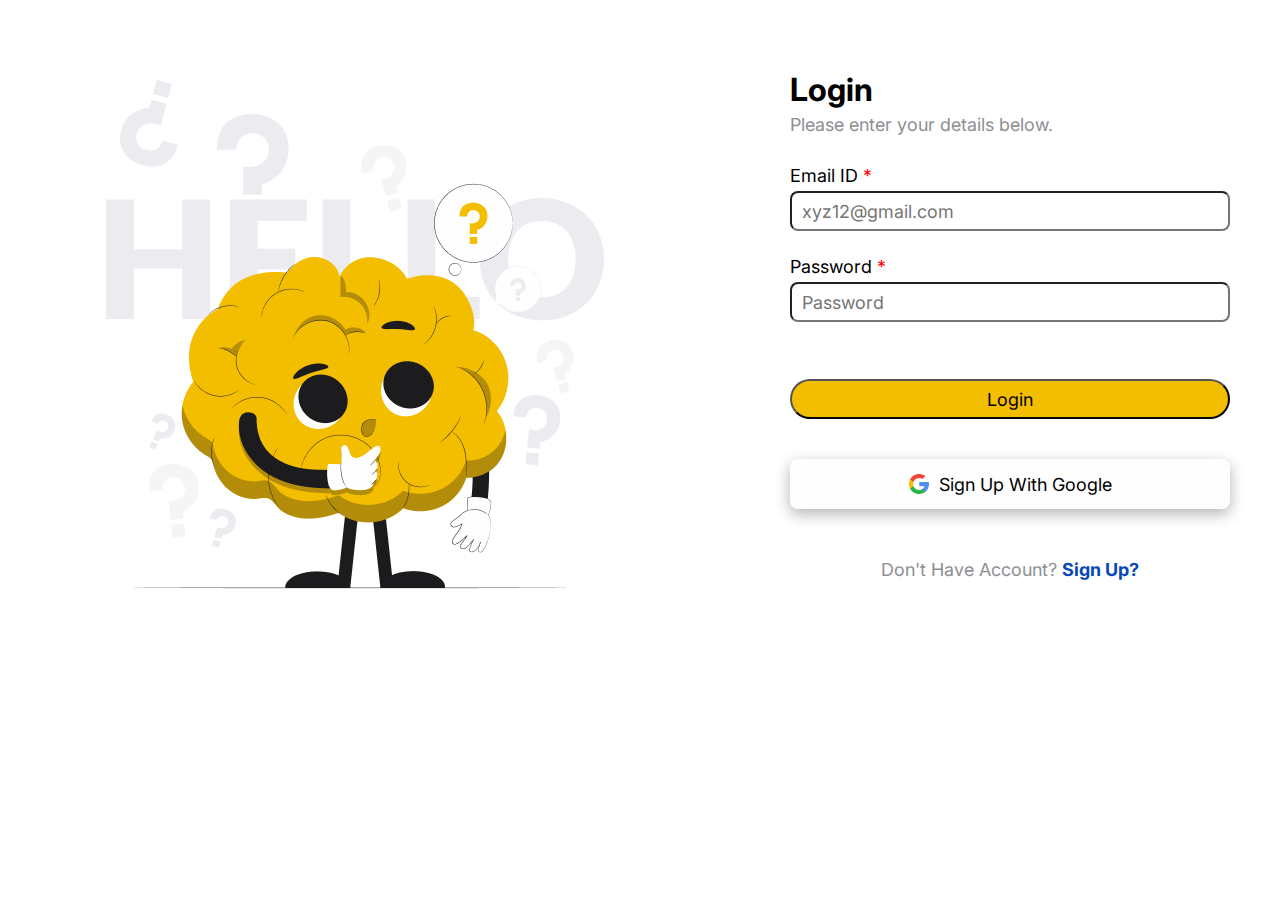
==== index.html @ 15000497 "Updating Files" ====
<!DOCTYPE html>
<html lang="en">

<head>
    <meta charset="UTF-8">
    <meta name="viewport" content="width=device-width, initial-scale=1.0">
    <title>Quiz App</title>
    <link rel="stylesheet" href="style.css">
    
</head>

<body>
    <div class="container">
        <div class="image-section">
            <img src="./Images/cloud image.png" alt="" srcset="">
        </div>
        <div class="login-section">
            <div class="credentials-section">
                <h2>Login</h2>
                <p>Please enter your details below.</p>

                <label for="emailId">Email ID <span class="mandatory">*</span> </label>
                <input type="email" name="emailId" id="emailId" placeholder="xyz12@gmail.com">

                <label for="password">Password <span class="mandatory">*</span> </label>
                <input type="password" name="password" id="password" placeholder="Password">
                <br>
                <button id="login" onclick="login()">Login</button>
            </div>

            <div class="card">
                <img src="./Images/google.png" alt="" srcset="">
                <p>Sign Up With Google</p>
            </div>
            <div class="middle">Don't Have Account? <a href="/signup.html">Sign Up?</a></div>
        </div>
    </div>
</body>
<script src="script.js"></script>
</html>
---- style.css ----
@import url('https://fonts.googleapis.com/css2?family=Cabin:ital,wght@0,400..700;1,400..700&family=Figtree:ital,wght@0,300..900;1,300..900&family=Fira+Sans:ital,wght@0,100;0,200;0,300;0,400;0,500;0,600;0,700;0,800;0,900;1,100;1,200;1,300;1,400;1,500;1,600;1,700;1,800;1,900&family=Inter:ital,opsz,wght@0,14..32,100..900;1,14..32,100..900&family=Lato:ital,wght@0,100;0,300;0,400;0,700;0,900;1,100;1,300;1,400;1,700;1,900&family=Lexend:wght@100..900&family=Open+Sans:ital,wght@0,300..800;1,300..800&family=Outfit:wght@100..900&family=Playwrite+HR+Lijeva+Guides&family=Poppins:ital,wght@0,100;0,200;0,300;0,400;0,500;0,600;0,700;0,800;0,900;1,100;1,200;1,300;1,400;1,500;1,600;1,700;1,800;1,900&family=Roboto+Condensed&family=Roboto:ital,wght@0,100;0,300;0,400;0,500;0,700;0,900;1,100;1,300;1,400;1,500;1,700;1,900&family=Rubik:ital,wght@0,300..900;1,300..900&display=swap');

*{
    padding: 0;
    margin: 0;
    font-family: "Inter", serif;
}
.container{
    display: flex;
    flex-direction: row;
}
.image-section img{
    margin-top: 80px;
    margin-left: 100px;
    width:510px;
    height: 529px;
}
.login-section{
    margin-top: 70px;
    margin-left: 180px;
    /* width:700px; */
}
.login-section h2{
    font-size: 2em;
}
.login-section p{
    color: #8E8E93;
    font-size: 18px;
    margin-top: 5px;
    margin-bottom: 30px;
}
.credentials-section label[for="emailId"],
label[for="password"],
label[for="fullName"],
input[type="email"],
input[type="password"],
input[type="text"]
{
    font-size: 18px;
    display: block;
    margin-top: 20px;
}
.mandatory{
    color: red;
}
/* #passwordErr{
    margin-right: 50px;
} */
.credentials-section input[type="email"],
.credentials-section input[type="password"],
.credentials-section input[type="text"]
{
    margin-top: 5px;
    margin-bottom: 25px;
    height:40px;
    width:440px;
    box-sizing: border-box;
    padding: 10px;
    border-radius: 8px;
}
#login{
    background-color: #F3BD00;
    margin-top: 12px;
    width: 440px;
    border-radius: 100px;
    font-size: 18px;
    height: 40px;
}
.card{
    display: flex;
    margin-top: 40px;
    border-radius: 8px;
    box-shadow: 0 5px 15px rgba(0, 0, 0, 0.3);
    height: 50px;
    align-items: center;
    justify-content: center;
    box-sizing: border-box;
    background-color: #FEFEFE;
}
.card img{
    width:20px;
    height: 20px;
}
.card p{
    margin-left: 10px;
    margin-top: 30px;
    color: #000;
    font-size: 18px;
}

.middle{
    text-align: center;
    margin-top: 30px;
    color: #8E8E93;
    margin-top: 50px;
    font-size: 18px;
}
a{
    text-decoration: none;
    color: #0948B4;
    font-weight: bold;
    font-size: 18px;
}
.middle > input[type=checkbox]
{
    font-size: 20px;
    margin-right: 10px;
}
button{
    cursor: pointer;
}

/* HOME PAGE STYLING */

.navbar{
    display: flex;
    flex-direction: row;
    align-items: center;
    justify-content: space-between;
    height:70px;
    border-bottom: 2px solid #8E8E93;
    /* background-color: #F5F5F5; */
}
.logo{
    width:70%;
    margin-left: 80px;
    margin-top: 10px;
}
.menus{
    margin-top: 10px;
    display: flex;
    align-items: center;
}
.menus a{
    margin-right: 24px;
    text-decoration: none;
    /* font-size: 16px; */
    color: #000;
    margin-bottom: 10px;
}

.menus img{
    margin-right: 30px;
}
.underline{
    margin-top: 10px;
}

.content{
    margin-top: 30px;
    margin-left: 40px;
    height: 900px;
    
}
.content h2{
    font-size: 32px;
    font-weight: 700;
    margin-bottom: 8px;
}
.content i{
    margin-right: 3px;
}
.content li{
    color: #8E8E93;
    margin-left: 30px;
    margin-top: 10px;
}
.box-container{
    border-radius: 11px;
    box-shadow: 0 5px 15px #1C1C1E1A;
    width:1180px;
    background-color: #FEFEFE;
    height: 650px;
    margin-top: 31px;
    margin-left: 130px;
    /* margin-right: 90px; */
    display: flex;
    flex-direction: column;
    align-items: center;
}

.box-container img{
    margin: 24px;
    width: 1132px;
    height: 264px;
}

.box-container h2{
    font-size: 32px;
    font-weight: 700;
    margin-top: 10px;
    text-align: center;
}
.box-container p{
    color: #8E8E93;
    font-size: 18px;
    text-align: center;
    width: 390px;
    margin-top: 5px;
    
}

.sample-form{
    display: flex;
    flex-direction: row;
    margin-top: 40px;
    gap:24px
}

.sample-form label, 
.sample-form input[type="text"],
.sample-form input[type="email"]
{
    font-size: 18px;
    width:361px;
    border-radius: 8px;
}
.form-group{
    display: flex;
    flex-direction: column;
     gap: 10px;
}
.sample-form input[type="text"],
.sample-form input[type="email"]
{
    height: 51px;
    box-sizing: border-box;
    padding: 16px;
}

#start
{
    margin-top: 90px;
    width: 360px;
    height: 43px;
    background-color: #F3BD00;
    font-size: 18px;
    font-weight: 500;
    border-radius: 100px;
    border: none;
}
.questions-container{
    margin-left: 40px;
    margin-top: 30px;
    margin-right: 40px;
}
.question-number{
    font-size: 60px;
    font-weight: 600;
}
.progress-bar
{
    height:10px;
    background-color: #EBEBF0;
    margin-top: 15px;
}
.questions{
    margin-top: 30px;
}
.question{
    font-size: 30px;
    font-weight: 700;
}
.questions p {
    color: #8E8E93;
}
.options{
    margin-top: 15px;
    display: flex; 
    flex-direction: column;
    font-size: 24px;
    width: auto;
    gap:10px;
}
.options input[type="radio"]{
    display: none;
}

.options div {
    display: flex;
    align-items: center;
    gap: 10px;
  }
.options label {
    /* display: block; */
    width: fit-content;
    padding: 10px 15px;
    cursor: pointer;
    border-radius: 50px;
}
input[type="radio"]:checked + label {
    background-color: #F3BD00;
    border-color: #F3BD00;
    /* border-radius: 50px; */
}
.options label:hover{
    background-color: #EBEBF0;
    /* border-radius: 50px; */
}
.navigation-buttons{
    margin-top: 40px;
    display: flex;
    justify-content: space-between;
    /* gap:900px; */
    
}
.navigation-buttons button{
    font-size: 24px;
    /* background-color: #FEFEFE; */
    border:0px solid #FEFEFE;
    background-color: whitesmoke;
}
.progress-bar{
    background-color: #F3BD00;
    border-radius: 50px;
    width:10%;
}

#previous{
    color: #8E8E93;
    /* visibility: hidden; */
}
#next{
    color: #0948B4;
}


/* .selected-option {
    background-color: yellow;
    border-radius: 5px;
    padding: 5px;
} */

.rank-container{
    text-align: center;
    margin-top: 20px;
}
.rank-container h2{
    font-size: 40px;
    font-weight: 700px;
}
#rank{
    color:#8E8E93;
    font-size: 20px;
    margin-top: 10px;
}
.top-three{
    display: flex;
    flex-direction: row;
    gap:20px; 
    margin-top: 20px;
    justify-content: center;
    position: relative;
}
.top-three h2{
     text-align: center;
     font-size: 32px;
}
.user-rank-second{
    /* position:absolute; */
    margin-top: 130px;
    
}

.user-rank-third{
    margin-top: 185px;
}

.score-display{
    position: relative;
    bottom:330px;
    text-align: center;
}

.score-display p{
    margin-top: 5px;
    font-size: 20px;
}

.user-scores{
    background-color: #FFFF;
    height:400px;
    width: 100%;
    position:absolute;
    top:600px;
    box-shadow: 0 5px 15px rgba(0, 0, 0, 0.3);
    clip-path: ellipse(100% 80% at 50% 100%);
    z-index: 1;
    box-sizing: border-box;
    padding-top:170px;
    padding-left:30px;
    padding-right: 30px;
    overflow-y: auto;
    scrollbar-width: none;
}
.users-rank {
    display: flex;
    font-size: 20px;
    color: #000;
    gap:10px;
    justify-content: space-between;
    height: 55px;
    border-radius: 8px; 
    box-shadow: 0 5px 15px rgba(0, 0, 0, 0.3);
    box-sizing: border-box;
    padding: 20px;
    align-items: center;
    margin-bottom: 20px;
}
.current-users{
    background-color: #FBF1CE;
    display: flex;
    font-size: 20px;
    color: #000;
    gap:10px;
    justify-content: space-between;
    height: 55px;
    border-radius: 8px; 
    box-shadow: 0 5px 15px rgba(0, 0, 0, 0.3);
    box-sizing: border-box;
    padding: 20px;
    align-items: center;
    margin-bottom: 20px;
    
}

.current-user,.user{
    display: flex;
    gap:20px;
}
.current-user-rank,.user-rank{
    font-weight: bold;
}
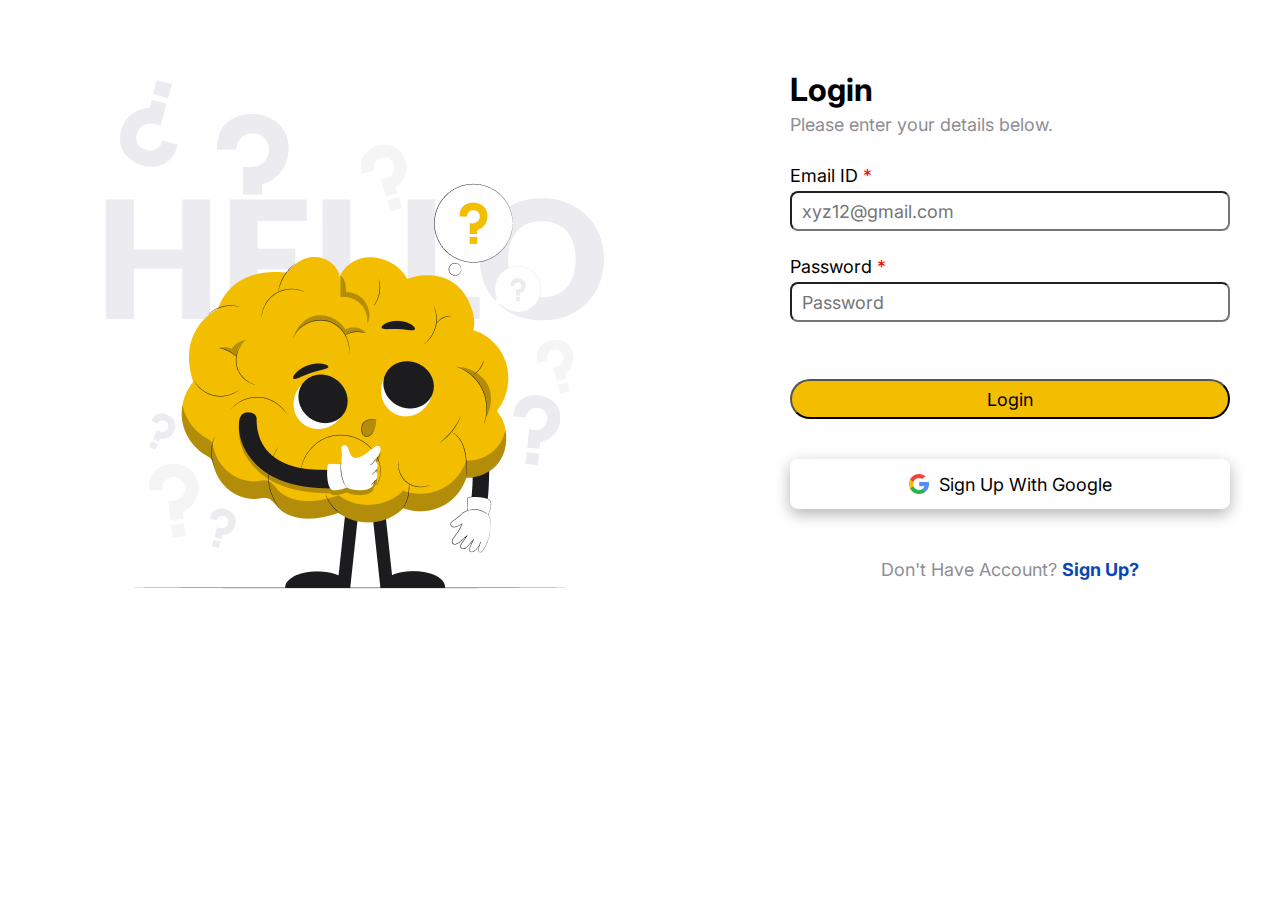
==== commit b97e172a: "Updating JS" ====
--- a/index.html
+++ b/index.html
@@ -21,9 +21,11 @@
 
                 <label for="emailId">Email ID <span class="mandatory">*</span> </label>
                 <input type="email" name="emailId" id="emailId" placeholder="xyz12@gmail.com">
+                <span id="emailErr" style="color: red;"></span>
 
                 <label for="password">Password <span class="mandatory">*</span> </label>
                 <input type="password" name="password" id="password" placeholder="Password">
+                <span id="passwordErr" style="color: red;"></span>
                 <br>
                 <button id="login" onclick="login()">Login</button>
             </div>
--- a/style.css
+++ b/style.css
@@ -393,8 +393,9 @@
     overflow-y: auto;
     scrollbar-width: none;
 }
-.users-rank {
-    display: flex;
+.other-users{
+    display: flex;
+    /* flex-direction: column; */
     font-size: 20px;
     color: #000;
     gap:10px;
@@ -406,10 +407,10 @@
     padding: 20px;
     align-items: center;
     margin-bottom: 20px;
-}
+} 
 .current-users{
     background-color: #FBF1CE;
-    display: flex;
+    display: none;
     font-size: 20px;
     color: #000;
     gap:10px;
@@ -424,10 +425,39 @@
     
 }
 
-.current-user,.user{
+.current-user,.other-user{
     display: flex;
     gap:20px;
 }
-.current-user-rank,.user-rank{
+
+.current-user-rank,.other-user-rank, .current-user-score, .other-user-score{
     font-weight: bold;
 }
+
+.popup-container {
+    position: absolute;
+    right:10px;
+    top:85px;
+    /* top: 0; */
+    /* left: 0; */
+    /* left:50; */
+    /* width: 400px; */
+    /* height: 50px; */
+    /* background-color: white; */
+    /* background-color: rgba(0, 0, 0, 0.5); */
+    /* display: none; */
+    justify-content: center;
+    align-items: center;
+}
+.logout-btn{
+    width: 200px;
+    height: 43px;
+    background-color: #F3BD00;
+    font-size: 18px;
+    font-weight: 500;
+    border-radius: 100px;
+    border: none;
+}
+.popup-container.hidden {
+    display: none;
+  }